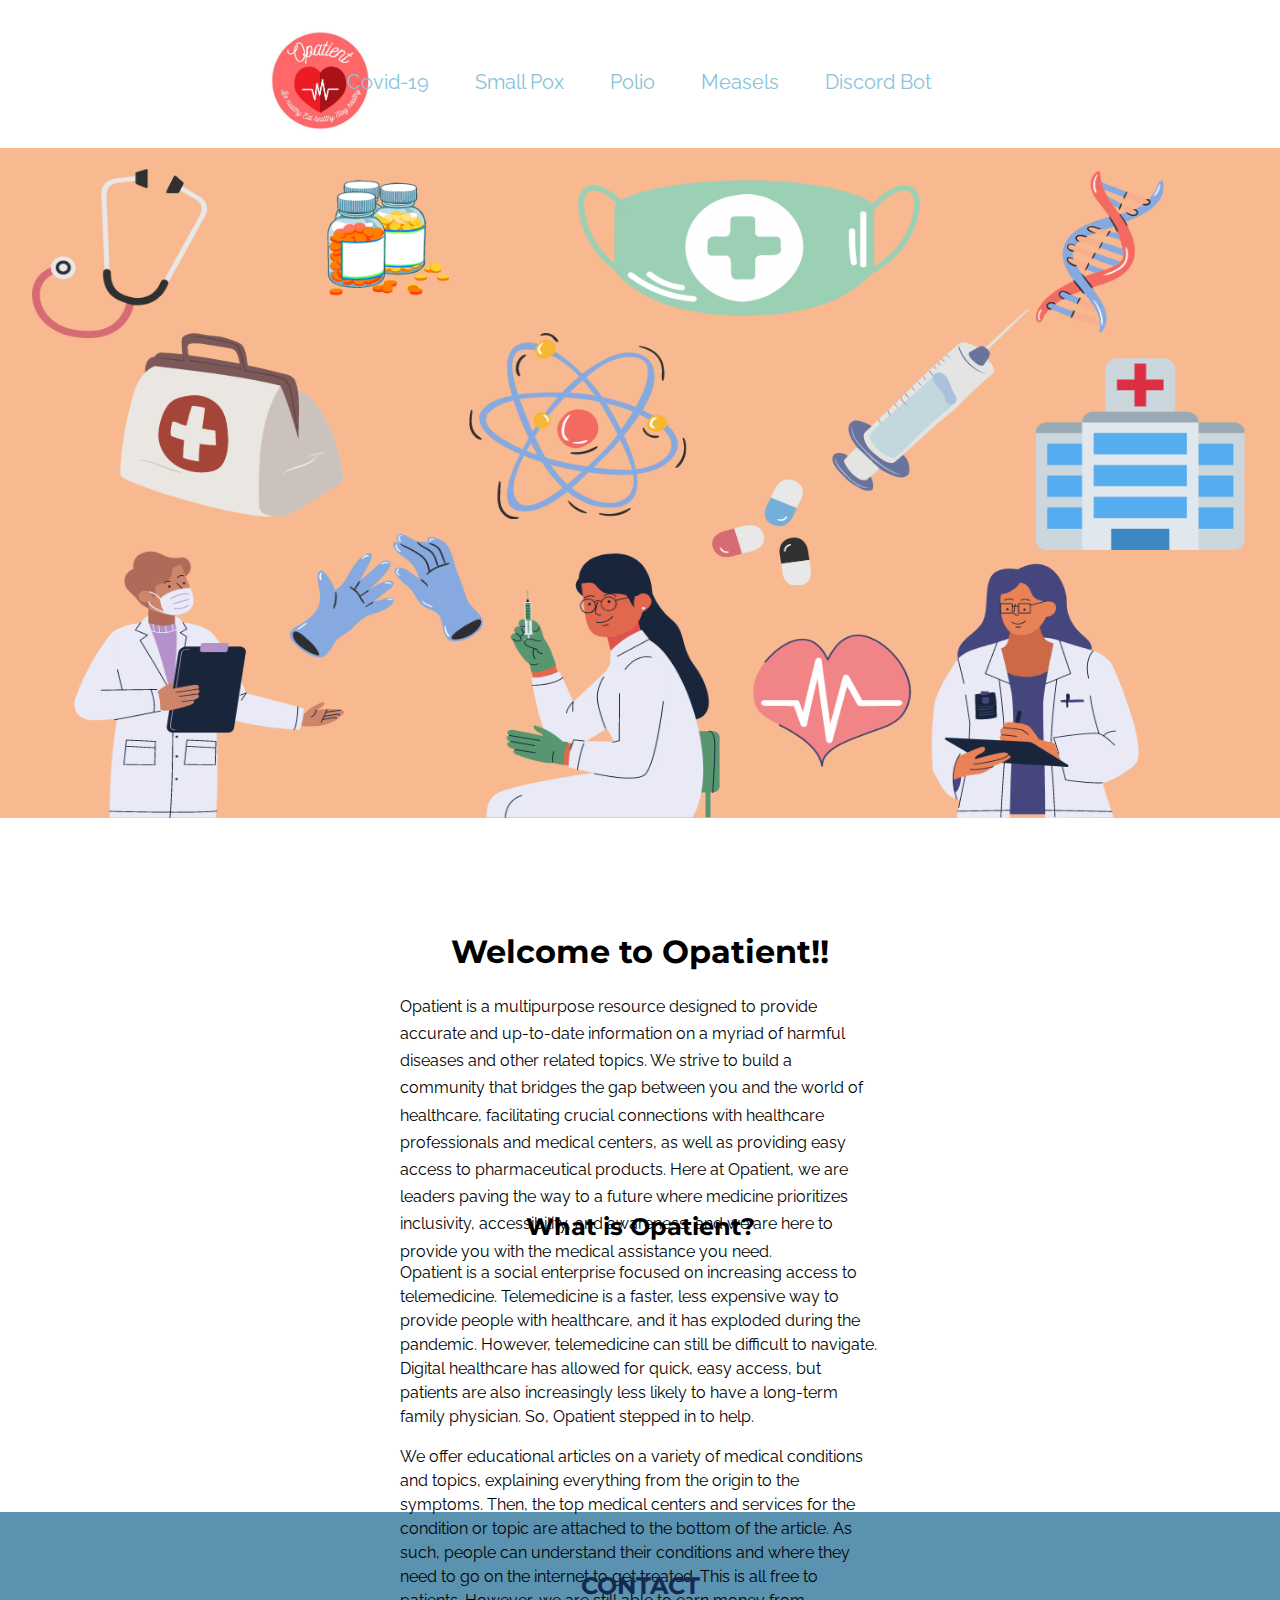
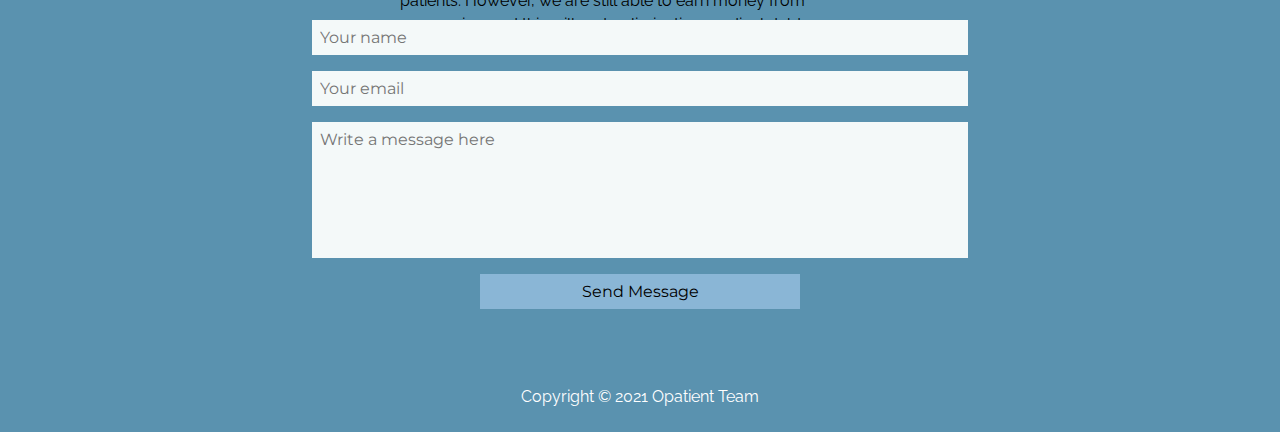
==== index.html @ 7c032614 "Initial commit" ====
<!DOCTYPE html>
<html>

<head>
	<meta charset="utf-8">
	<meta name="viewport" content="width=device-width">
	<title> Opatient </title>
	<link href="style.css" rel="stylesheet" type="text/css" />
	<link rel="preconnect" href="https://fonts.gstatic.com">
	<link href="https://fonts.googleapis.com/css2?family=Montserrat:wght@300&family=Raleway&display=swap" rel="stylesheet">
</head>

<body>
	<script src="script.js">

	</script>
  <img src = "Photos/Logo_2.JPG" alt = "Website Logo" class = "logo">
	<div class="header">
    <ul id = "co">
      <li>
        <a href="Covid-19.html" class="covid-link"> Covid-19 </a>
      </li>
      <li>
        <a href="Smallpox.html" class="smallpox-link"> Small Pox </a>
      </li>
      <li>
        <a href="Polio.html" class="polio-link"> Polio </a>
      </li>
      <li>
        <a href="measels.html" class="measels-link"> Measels </a>
      </li>
      <li>
        <a href="discordbot.html" class="discord-bot-link"> Discord Bot </a>
      </li>
    </ul>
    </br>
    </br>
		<img src = "Photos/Opatient_Website_Logo.png" alt = "Heading Image" class = "heading-image" >     
    </div>
    <div class = "box2"> 
      </br>
      <h1> Welcome to Opatient!! </h1>
      <p class = "welcome-info"> 
        Opatient is a multipurpose resource designed to provide accurate and up-to-date information on a myriad of harmful diseases and other related topics. We strive to build a community that bridges the gap between you and the world of healthcare, facilitating crucial connections with healthcare professionals and medical centers, as well as providing easy access to pharmaceutical products. Here at Opatient, we are leaders paving the way to a future where medicine prioritizes inclusivity, accessibility, and awareness, and we are here to provide you with the medical assistance you need. 
      </p>
    </div>
    <div class = "box3"> 
      <h2 class = "h2-title2"> What is Opatient? </h2>
      <p class = "pTag6">
        Opatient is a social enterprise focused on increasing access to telemedicine. Telemedicine is a faster, less expensive way to provide people with healthcare, and it has exploded during the pandemic. However, telemedicine can still be difficult to navigate. Digital healthcare has allowed for quick, easy access, but patients are also increasingly less likely to have a long-term family physician. So, Opatient stepped in to help.
      </p>
      <p class = "pTag6">
        We offer educational articles on a variety of medical conditions and topics, explaining everything from the origin to the symptoms. Then, the top medical centers and services for the condition or topic are attached to the bottom of the article. As such, people can understand their conditions and where they need to go on the internet to get treated. This is all free to patients. However, we are still able to earn money from companies, and this will go to eliminating medical debt.
      </p>
    </div>
    <div class = "footer">
      </br>
			<center>
				<section id="contact">
					<h2>Contact</h2>
					<form action='/survey/checkout' method='post' enctype="multipart/form-data">
						<input type="text" name="Name" placeholder='Your name' required>
						<input type="email" name="email" placeholder='Your email' required>
						<textarea placeholder='Write a message here' required></textarea>
						<button>Send Message</button>
						<input type='hidden' name='redirecturl' value='thankyou.html'>
						<input type='hidden' name='survey' value='Contact'>
					</form>
				</section>
			</center>
			<p class = "pTag"> Copyright © 2021 Opatient Team </p>
		</div>
  </body>
</html>
---- style.css ----
Body {
  margin: 0px;
  font-family: 'Raleway', sans-serif;
}

p {
  font-family: 'Raleway', sans-serif;
}

h1 {
  font-family: 'Montserrat', sans-serif;
  text-align: center
}

h2 {
  text-align: center;
  font-family: 'Montserrat', sans-serif;
}

h3 {
  text-align: center;
  font-family: 'Montserrat', sans-serif;
}

.heading-image {
  width: 100%;
  height: 670px;
  margin-bottom: 0px;
  clear:bottom;
}

/* .box1 {
  background-color: #86C1D4;
  height: 400px;
} */

.box1 {
  height: 1300px;
  /* background-color: #7098DA; */
}

.box1-extend {
  height: 1700px;
  /* background-color: #7098DA; */
}

.pTag5 {
  margin-inline-start: 200px;
  margin-inline-end: 200px;
  line-height: 1.5;
  color: #005792;
}

.aTag {
  color: #1F3C88;
  font-size: 16px;
}

.aTag:hover {
  color: #1F3C88;
  font-size: 16px;
}

.h2-title {
  text-align: left;
  margin-inline-start: 200px;
  color: #1F3C88;
}

.pTag {
  font-family: 'Raleway', sans-serif;
  color: white;
  text-align: center;
}

.logo {
  padding: 20px 0px 0px 20px;
  height: 60px;
  width: 200px;
}

ul#co {
  list-style-type: none;
  text-align: center;
  text-decoration: none;
}

#co li {
  display: inline;
  padding: 0 1em 0 0;
  margin-right: 25px;
}

a {
  font-size: 20px;
  text-decoration: none;
  color: #89c2d9;
}

a:hover {
  font-size: 20px;
  text-decoration: underline;
  color: #00296b;
}

#contact {
	color: black;
	min-height: 400px;
	padding: 20px 0;
	width: 100%;
	flex-direction: column;
}

#contact h2 {
	color: #142850;
	text-transform: uppercase;
}

#contact form {
	max-width: 640px;
	width: 100%;
	display: flex;
	flex-direction: column;
	align-items: center;
	color: black;
}

#contact form>* {
	font-family: 'Montserrat', sans-serif;
	background-color: #F4F9F9;
}

#contact input {
	width: 100%;
	font-size: 16px;
	padding: 8px;
	border: none;
	margin-bottom: 16px;
	color: white;
}

#contact textarea {
	width: 100%;
	font-size: 16px;
	padding: 8px;
	border: none;
	margin-bottom: 16px;
	height: 120px;
	resize: none;
	color: black;
}

#contact button {
	width: 50%;
	background-color: #8AB6D6;
	color: black;

	padding: 8px 16px;
	font-size: 16px;
	border: none;
	cursor: pointer;
}

#contact button:hover {
	width: 50%;
	background-color: #2978B5;
	color: white;

	padding: 8px 16px;
	font-size: 16px;
	border: none;
	cursor: pointer;
}

.footer {
  background-color: #5A92AF;
  height: 520px;
}

.logo {
  height: 100px;
  width: 100px;
  position: relative;
  left: 250px;
  top: 10px;
}

.header {
  position: relative;
  bottom: 70px;
}

.welcome-info {
  margin-inline-start: 400px;
  margin-inline-end: 400px;
  line-height: 1.7;
}

.collapsible {
  background-color: #8AB6D6;
  color: white;
  cursor: pointer;
  padding: 18px;
  width: 100%;
  border: none;
  text-align: left;
  outline: none;
  font-size: 15px;
}

.active, .collapsible:hover {
  background-color: #2978B5;
}

.collapsible:after {
  content: '\002B';
  color: white;
  font-weight: bold;
  float: right;
  margin-left: 5px;
}

.active:after {
  content: "\2212";
}

.content {
  padding: 0 18px;
  max-height: 0;
  overflow: hidden;
  transition: max-height 0.2s ease-out;
  background-color: #b1cbde;
}

.Advertisements {
  margin-inline-start: 300px;
  margin-inline-end: 300px;
  margin-bottom: 100px;
  height: auto;
}

.Image1 {
  margin-inline-start: 200px;
  height: 200px;
  width: 800px;
}

.Image2 {
  margin-inline-start: 200px;
  height: 700px;
  width: 500px;
}

.Image3 {
  margin-inline-start: 200px;
  height: 400px;
  width: 500px;
}

.box2 {
  height: 300px;

}

.box3 {
  height: 300px;
}

.pTag6 {
  margin-inline-start: 400px;
  margin-inline-end: 400px;
  line-height: 1.5
}
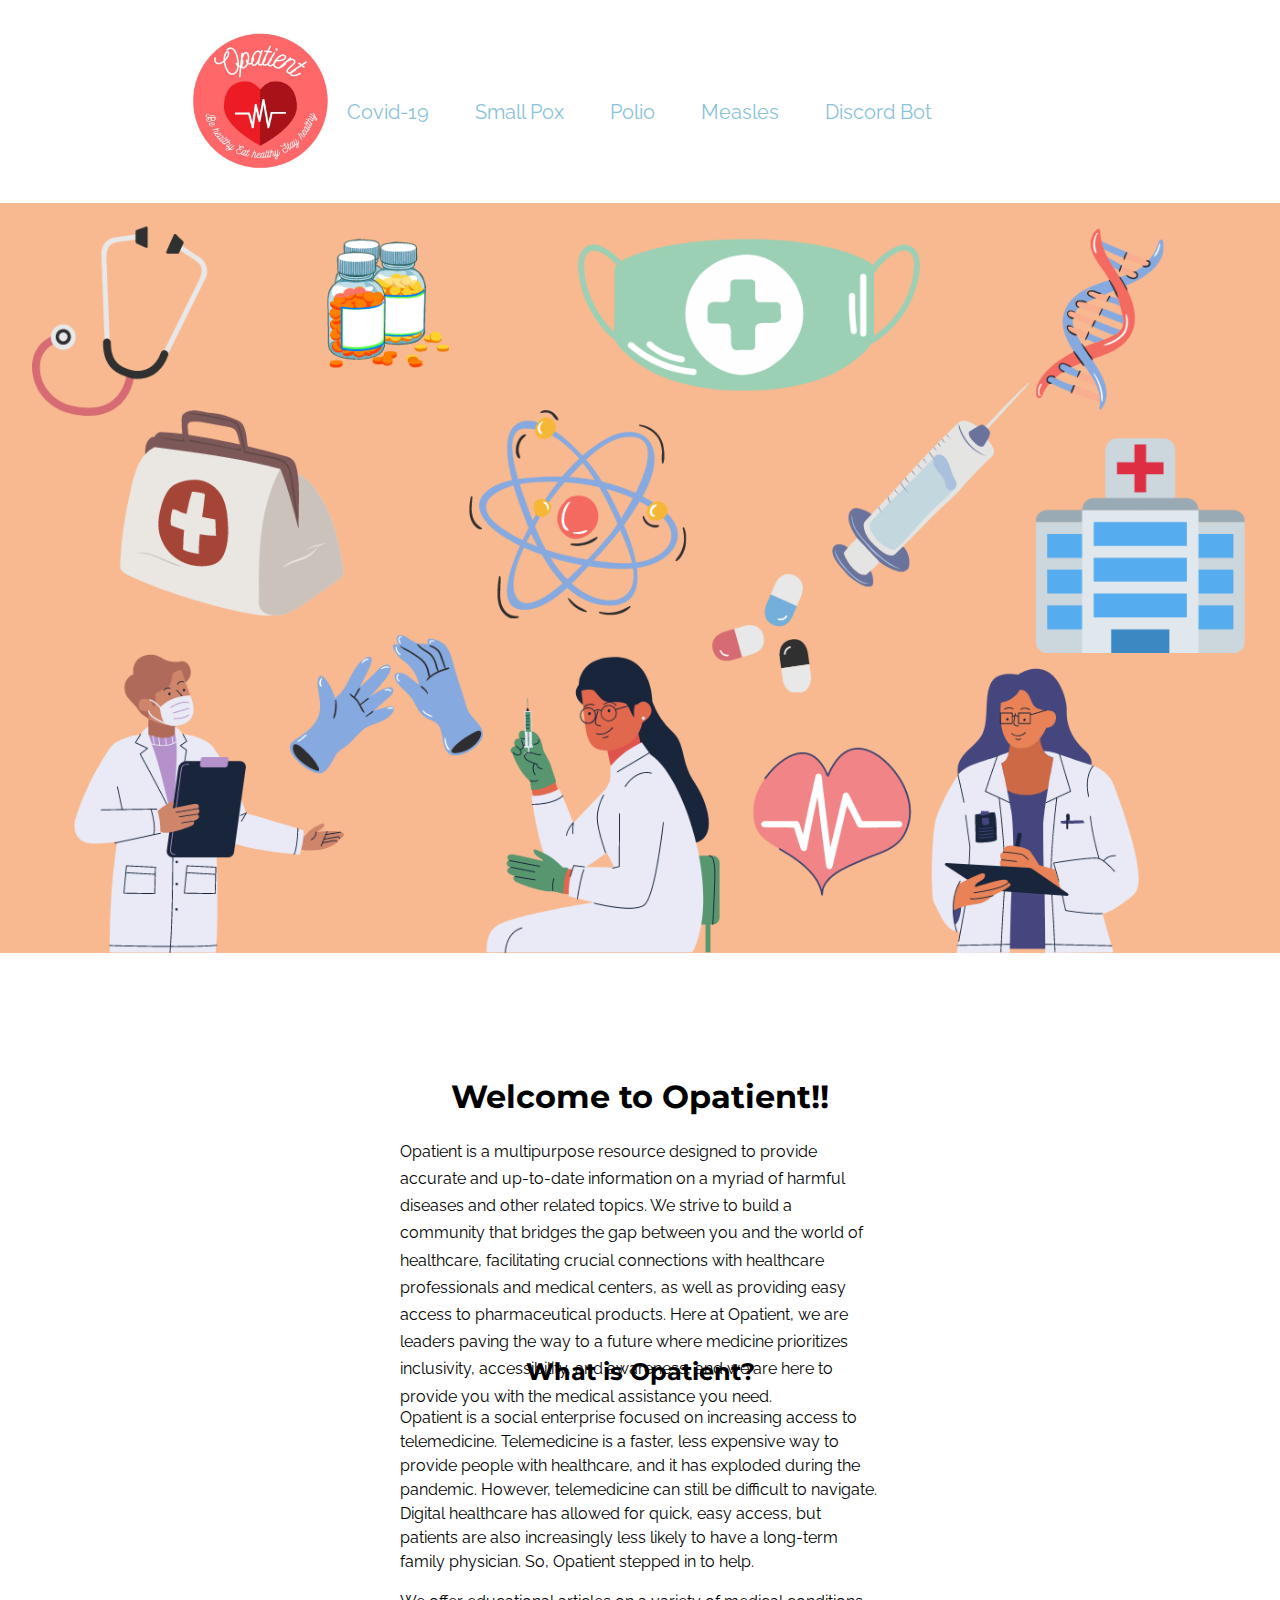
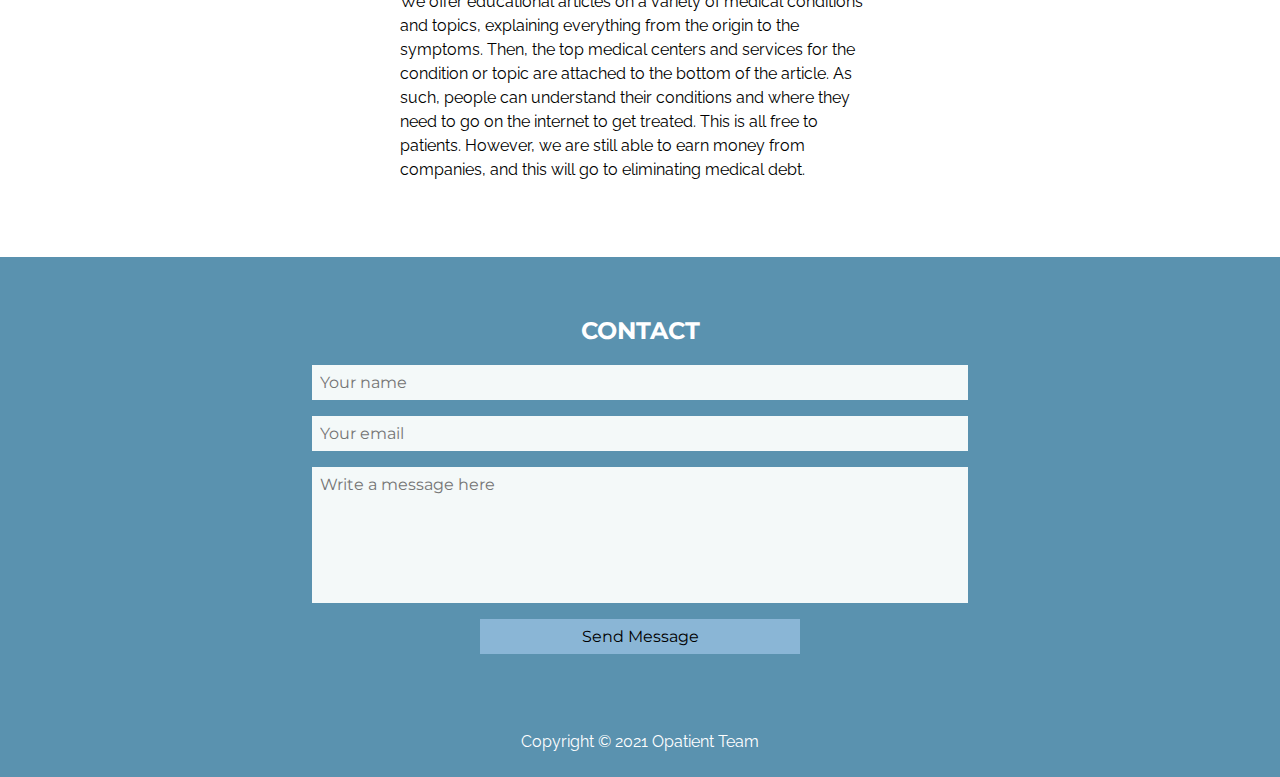
==== commit 8ca3f63f: "Final Changes" ====
--- a/index.html
+++ b/index.html
@@ -3,7 +3,7 @@
 
 <head>
 	<meta charset="utf-8">
-	<meta name="viewport" content="width=device-width">
+	<meta name="viewport" content="width=device-width, initial-scale=1">
 	<title> Opatient </title>
 	<link href="style.css" rel="stylesheet" type="text/css" />
 	<link rel="preconnect" href="https://fonts.gstatic.com">
@@ -27,7 +27,7 @@
         <a href="Polio.html" class="polio-link"> Polio </a>
       </li>
       <li>
-        <a href="measels.html" class="measels-link"> Measels </a>
+        <a href="measels.html" class="measels-link"> Measles </a>
       </li>
       <li>
         <a href="discordbot.html" class="discord-bot-link"> Discord Bot </a>
@@ -57,7 +57,7 @@
       </br>
 			<center>
 				<section id="contact">
-					<h2>Contact</h2>
+					<h2 style = "color: white;">Contact</h2>
 					<form action='/survey/checkout' method='post' enctype="multipart/form-data">
 						<input type="text" name="Name" placeholder='Your name' required>
 						<input type="email" name="email" placeholder='Your email' required>
--- a/style.css
+++ b/style.css
@@ -24,9 +24,10 @@
 
 .heading-image {
   width: 100%;
-  height: 670px;
+  height: 750px;
   margin-bottom: 0px;
   clear:bottom;
+  margin-top: 25px;
 }
 
 /* .box1 {
@@ -35,13 +36,21 @@
 } */
 
 .box1 {
-  height: 1300px;
+  height: 1500px;
   /* background-color: #7098DA; */
 }
 
 .box1-extend {
+  height: 2200px;
+  /* background-color: #7098DA; */
+}
+
+.box1-extend2 {
   height: 1700px;
-  /* background-color: #7098DA; */
+}
+
+.box4 {
+  height: 1200px;
 }
 
 .pTag5 {
@@ -178,16 +187,16 @@
 }
 
 .logo {
-  height: 100px;
-  width: 100px;
+  height: 140px;
+  width: 140px;
   position: relative;
-  left: 250px;
+  left: 170px;
   top: 10px;
 }
 
 .header {
   position: relative;
-  bottom: 70px;
+  bottom: 80px;
 }
 
 .welcome-info {
@@ -259,11 +268,10 @@
 
 .box2 {
   height: 300px;
-
 }
 
 .box3 {
-  height: 300px;
+  height: 500px;
 }
 
 .pTag6 {
